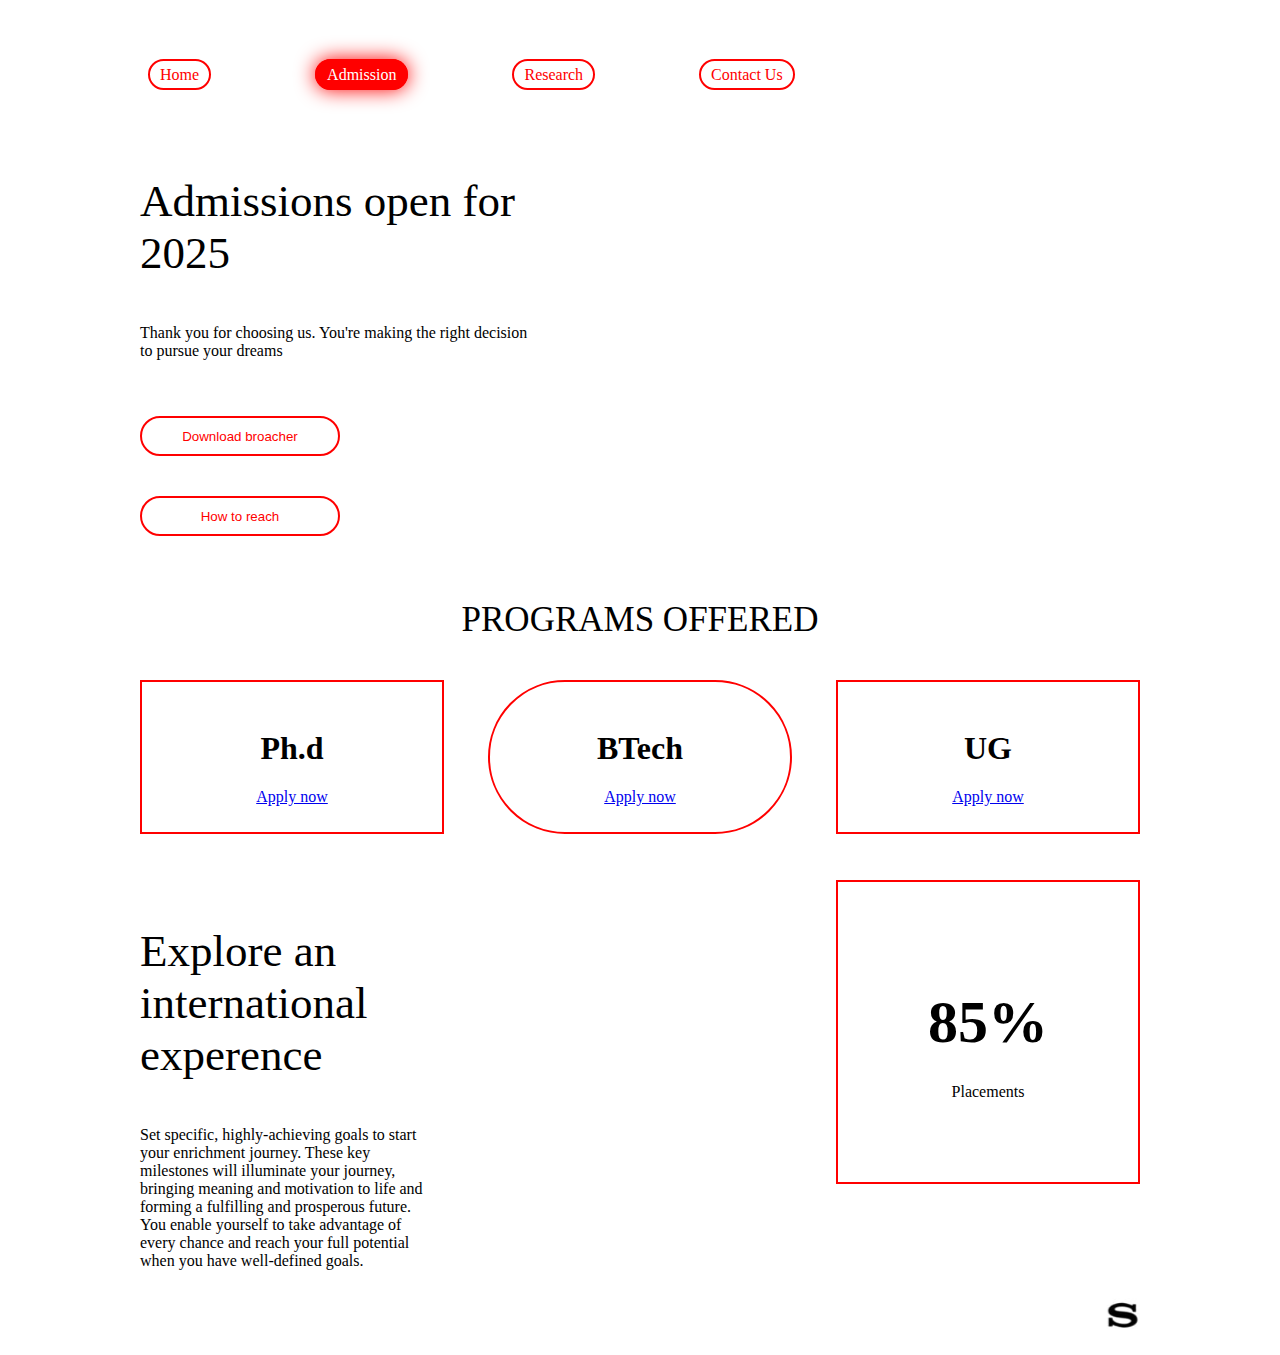
==== admission.html @ d929af4a "smk" ====
<!DOCTYPE html>
<html lang="en">
<head>
    <meta charset="UTF-8">
    <meta name="viewport" content="width=device-width, initial-scale=1.0">
    <link rel="stylesheet" href="admission.css">
    <title>Adimission</title>
</head>
<body>
<nav>
    <div class="Nav">
    <ul>
    <li class="N1"><a class="n1" href="index.html">Home</a></li>
    <li class="N2"><a class="n2" href="admission.html">Admission</a></li>
    <li class="N3"><a class="n3" href="research.html">Research</a></li>
    <li class="N4"><a class="n4" href="contact_us.html">Contact Us</a></li>
    </ul>
    </div>
    <div class="dc">
        <div class="d1"">
            <div class="d1_1">
                <div class="d1_1_1">
                    <p style="font-size: 45px;">Admissions open
                        for 2025</p>
                    <p>Thank you for choosing us. You're making the right decision to pursue your dreams</p>

                </div>
                <div class="d1_1_2">
                    <button>Download broacher</button>
                    <button>How to reach</button>
                </div>
            </div>
            <div class="d1_2" width="400px" height="400px">
                <img style="height: 400px;" src="https://jecrcuniversity.edu.in/wp-content/uploads/2023/02/7-THINGS-TO-MAKE-STUDENTS-LIFE-EASIER.jpg.webp" alt="">

            </div>


        </div>
        <div>
            <p style="font-size: 35px;" class="po">PROGRAMS OFFERED</p>
        </div>
        <div class="d2" style="width: 1000px;height: 200px;">
            <div class="po1">
                <h1 class="course_name">Ph.d</h1>
                <a class="an" href="https://www.education.gov.in/sites/upload_files/mhrd/files/upload_document/ApplForm_SPQM_Minority-.pdf" target="_blank">Apply now</a>
            </div>
            <div class="po2">
                <h1 class="course_name">BTech </h1>
                <a class="an" href="https://www.education.gov.in/sites/upload_files/mhrd/files/upload_document/ApplForm_SPQM_Minority-.pdf" target="_blank">Apply now</a>
            </div>
            <div class="po3">
                <h1 class="course_name"> UG</h1>
                <a class="an" href="https://www.education.gov.in/sites/upload_files/mhrd/files/upload_document/ApplForm_SPQM_Minority-.pdf" target="blank">Apply now</a>
            </div>
    
        </div>
    <div class="d3">
        <div class="d3_1">
            <p style="font-size: 45px;">Explore an international experence</p>
            <p>Set specific, highly-achieving goals to start your enrichment journey. These key milestones will illuminate your journey, bringing meaning and motivation to life and forming a fulfilling and prosperous future. 
                You enable yourself to take advantage of every chance and reach your full potential when you have well-defined goals.</p>
        </div>
        <div class="d3_2">
            <h1 style="font-size: 60px;margin-bottom: 10px;">85%</h1>
            <p>Placements</p>
        </div>
    

    </div>
    <div class="d4">
        <marquee class="mark" direction="left" loop=""">
        <div> <img src="/1.png" alt=""></div>
        <div> <img src="/2.png" alt=""></div>
        <div> <img src="/4.png" alt=""></div>
        <div> <img src="/5.png" alt=""></div>
        <div> <img src="/6.png" alt=""></div>
        <div> <img src="/7.png" alt=""></div>
    </marquee>
       
        

    </div>
</div>
</nav>
    
</body>
</html>
---- admission.css ----
.Nav{
    display: flex;
    justify-content: left;
    margin-top: 50px;
    margin-bottom: 30px;
}
.n2{
  color: white;
  text-decoration: none;
}
.Nav li{
    margin-left: 100px;
    border: red 2px solid;
    border-radius: 20px;
    padding: 5px 10px;
    transition: .3s ease-in-out;
    display: inline;
}
.n3,.n1,.n4{
    color: red;
    text-decoration: none;
}
.Nav li:hover{
    background-color: red;
    color: white;
    scale:1.2;
    box-shadow: red 0 0 20px;
    transform:translateY(-3px);

}
.N2{
    background-color: red;
    color: white;
    scale:1.2;
    box-shadow: red 0 0 20px;
    transform:translateY(-3px);
  
}
.Nav li a:hover{
    color: white;
}
.dc{
    display: flex;
    flex-direction: column;
    justify-content: center;
    align-items: center;
}
/*division 1*/
.d1{
    display: flex;
    justify-content: space-between;
    align-items: center;
    width: 1000px;
}
.d1_1,.d1_2{
    height: 400px;
    width: 400px;
}
.d1_2{
    align-items: center;
    display: flex;
    justify-content: center;
    overflow: hidden;
}
.d1_1_2{
    display: flex;
    flex-direction: column;
    justify-content: space-evenly;
    align-items:start;
    height: 200px;
}
.d1_1_2 button{
    height: 40px;
    width: 200px;
    border-radius: 200px;
    border: red 2px solid;  
    color: red;
    background-color: white;
    transition: .3s ease-out;
    cursor: pointer;
}
.d1_1_2 button:hover{
    background-color: red;
    color: white;
    scale: 1.2;
    box-shadow: red 0 0 10px;
    transform: translatex(20px) translatey(-5px) ;
   
}
/*divvision 2*/
.d2{
    display: flex;
    flex-direction: row;
    justify-content: space-between;
}
.po{
    margin-top: 70px;
    margin-bottom: 40px;
}
.po1,.po2,.po3{
    border:2px red solid; 
    width: 300px;
    height: 150px;
    transition: .3s ease-in-out;
    display:flex;
    justify-content: center;
    flex-direction: column;
    align-items: center;
   
}
.po2{
    border-radius: 400px;
}
.po1:hover,.po2:hover,.po3:hover{
    box-shadow: red 0 0 10px;
    scale: 1.02;
}
/*division 3 */
.d3{
    display: flex;
    width: 1000px;
    justify-content: space-between;
    flex-direction: row;


}
.d3_1{
    height: 300px;
    width: 300px;
    

}
.d3_2{
    height: 300px;
    width: 300px;
    border:red solid 2px;
    display: flex;
    justify-content: center;
    align-items: center;
    flex-direction: column;

}
.d4{
    width: 1000px;
    margin-top: 100px;
}
.mark div{
    display: inline;
  
}
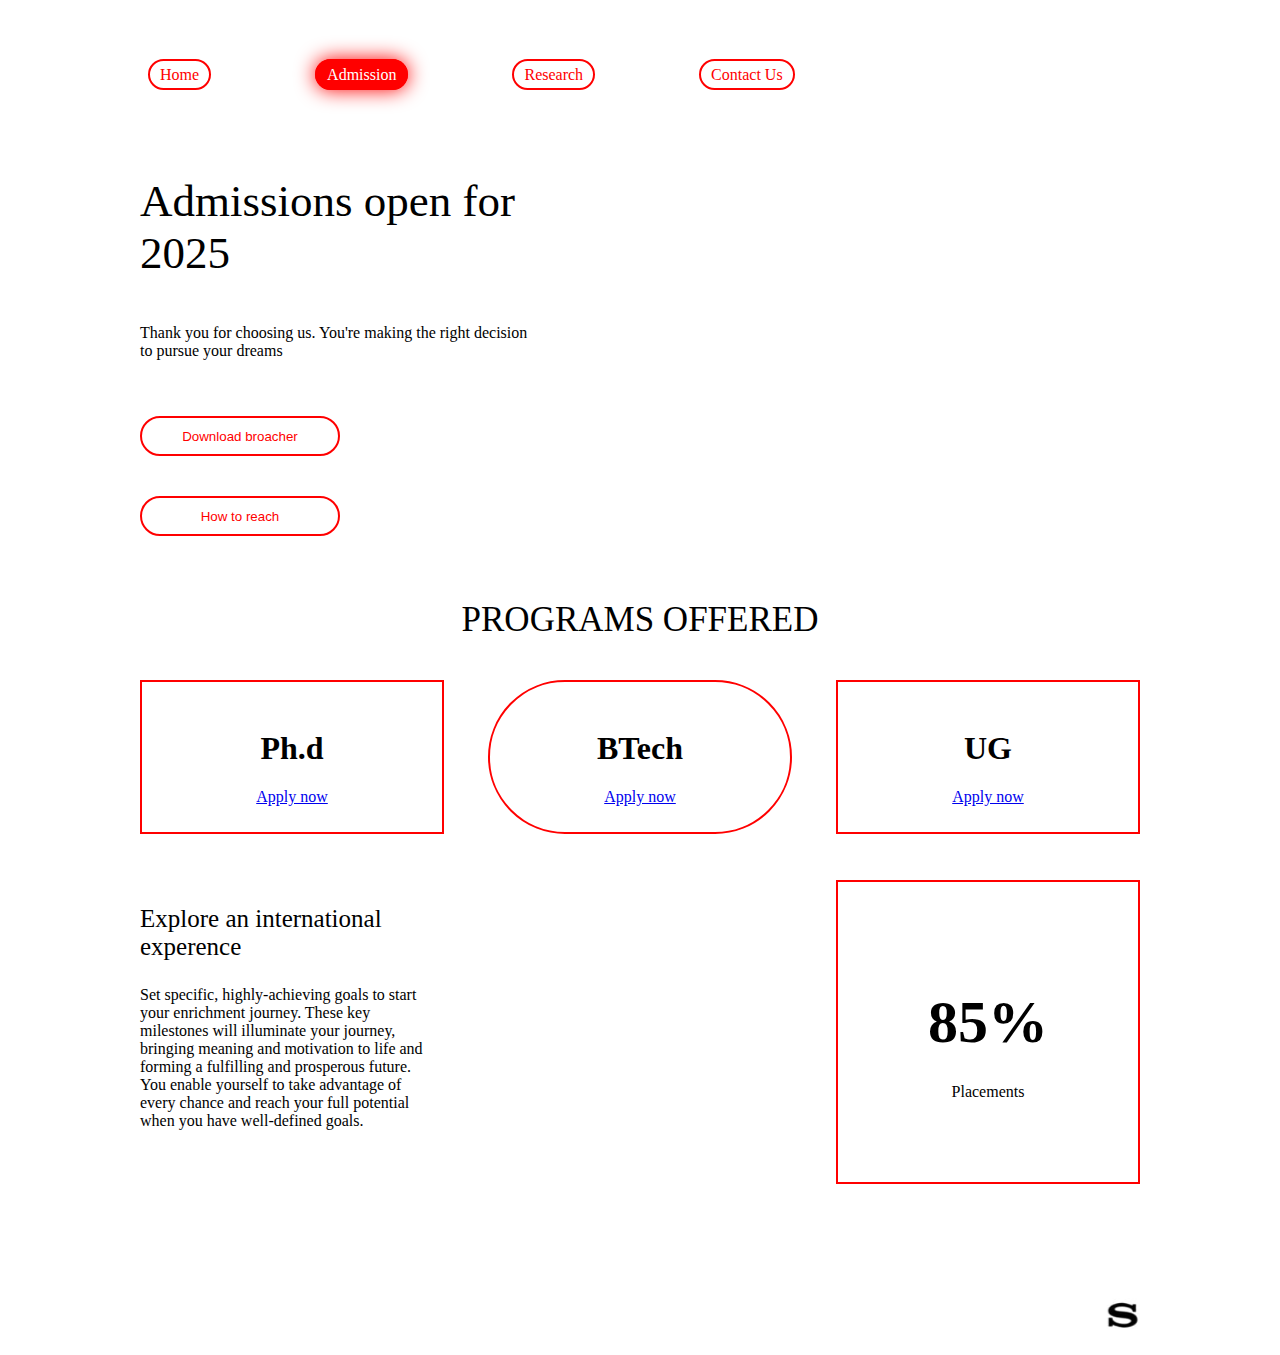
==== commit 1d6c45c1: "Update admission.html" ====
--- a/admission.html
+++ b/admission.html
@@ -57,7 +57,7 @@
         </div>
     <div class="d3">
         <div class="d3_1">
-            <p style="font-size: 45px;">Explore an international experence</p>
+            <p style="font-size: 25px;">Explore an international experence</p>
             <p>Set specific, highly-achieving goals to start your enrichment journey. These key milestones will illuminate your journey, bringing meaning and motivation to life and forming a fulfilling and prosperous future. 
                 You enable yourself to take advantage of every chance and reach your full potential when you have well-defined goals.</p>
         </div>
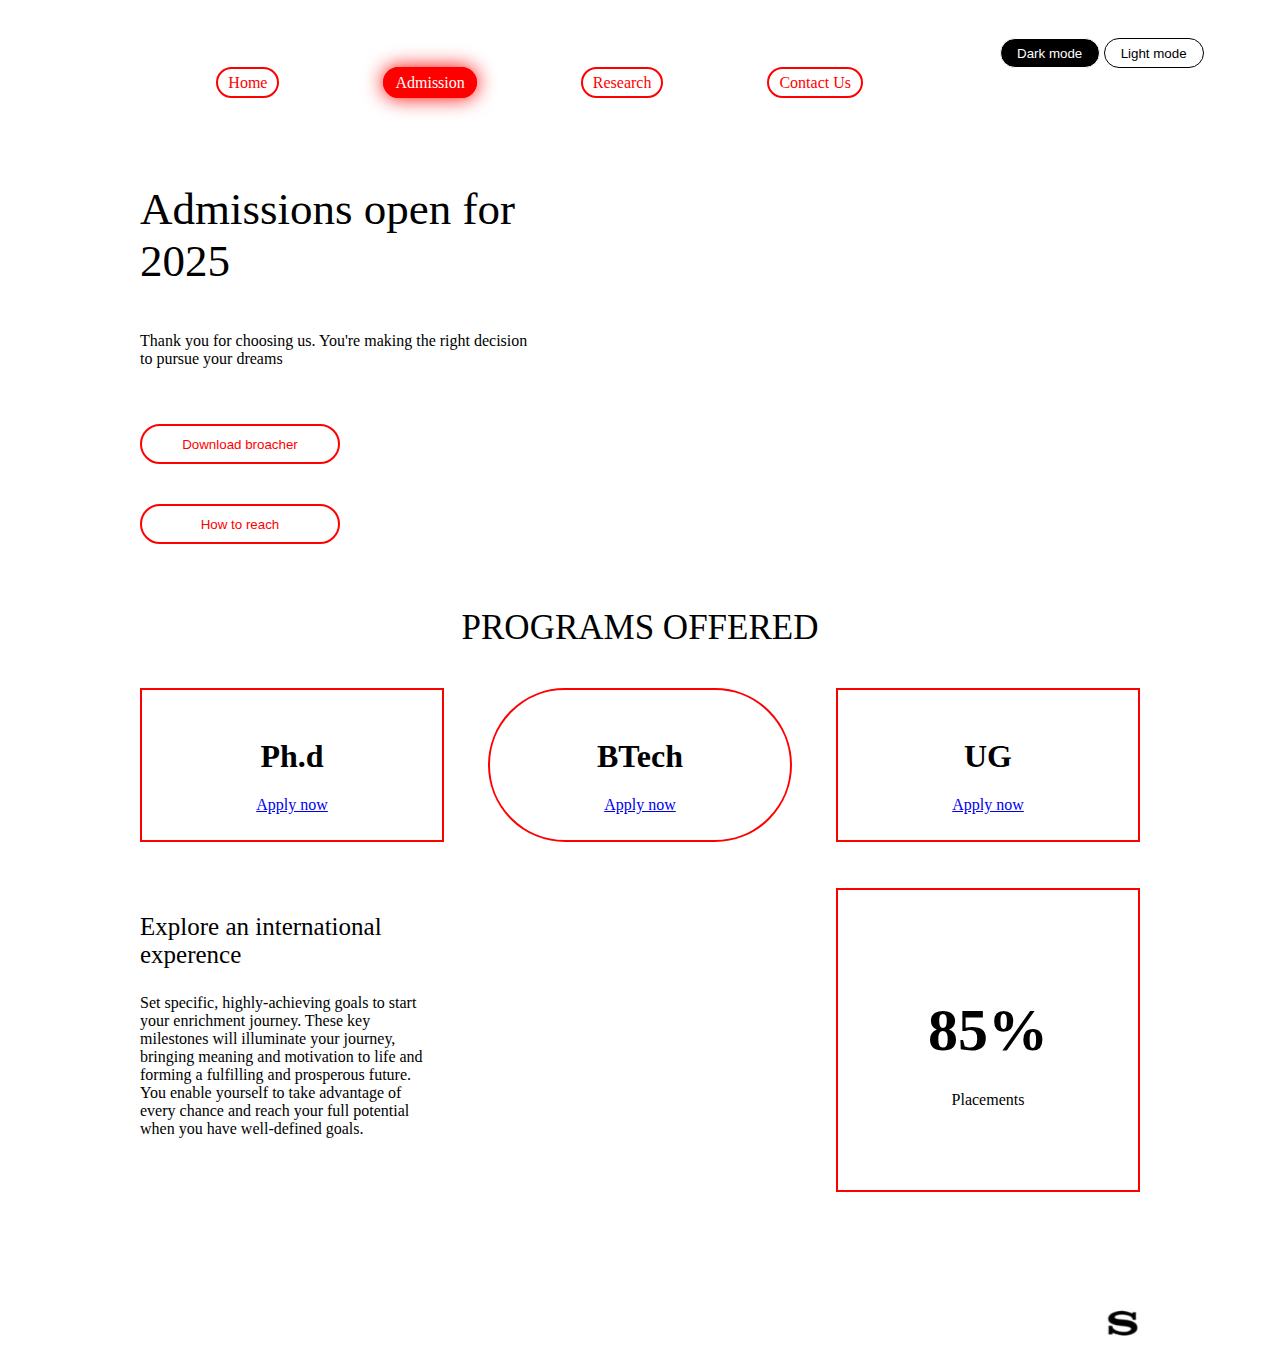
==== commit 7e07b9d6: "smk" ====
--- a/admission.html
+++ b/admission.html
@@ -4,10 +4,11 @@
     <meta charset="UTF-8">
     <meta name="viewport" content="width=device-width, initial-scale=1.0">
     <link rel="stylesheet" href="admission.css">
+    <link rel="stylesheet" href="style.css">
     <title>Adimission</title>
 </head>
 <body>
-<nav>
+<nav class="nav">
     <div class="Nav">
     <ul>
     <li class="N1"><a class="n1" href="index.html">Home</a></li>
@@ -16,6 +17,23 @@
     <li class="N4"><a class="n4" href="contact_us.html">Contact Us</a></li>
     </ul>
     </div>
+    <div>
+        <button class="dl" onclick="darkMode()"> Dark mode</button>
+        <button class="ld" onclick="lightMode()">Light mode</button>
+      </div>
+      <script>
+        function darkMode(){
+          let element=document.body;
+          element.style.color="white"
+          element.style.backgroundColor="black"
+        }
+        function lightMode(){
+          let element=document.body;
+          element.style.color="black"
+          element.style.backgroundColor="white"
+        }
+      </script>
+</nav>
     <div class="dc">
         <div class="d1"">
             <div class="d1_1">
@@ -82,7 +100,6 @@
 
     </div>
 </div>
-</nav>
     
 </body>
 </html>
--- a/style.css
+++ b/style.css
@@ -0,0 +1,22 @@
+.dl{
+background-color: black;
+color: white;
+border-radius: 50px;
+border: solid white 1px;
+width: 100px;
+height: 30px;
+margin-top: 30px;
+}
+.ld{
+    background-color: rgb(255, 255, 255);
+    color: rgb(0, 0, 0);
+    border-radius: 50px;
+    border: solid rgb(0, 0, 0) 1px;
+    width: 100px;
+height: 30px;
+margin-top: 30px;
+}
+.nav{
+    display: flex;
+    justify-content: space-around;
+}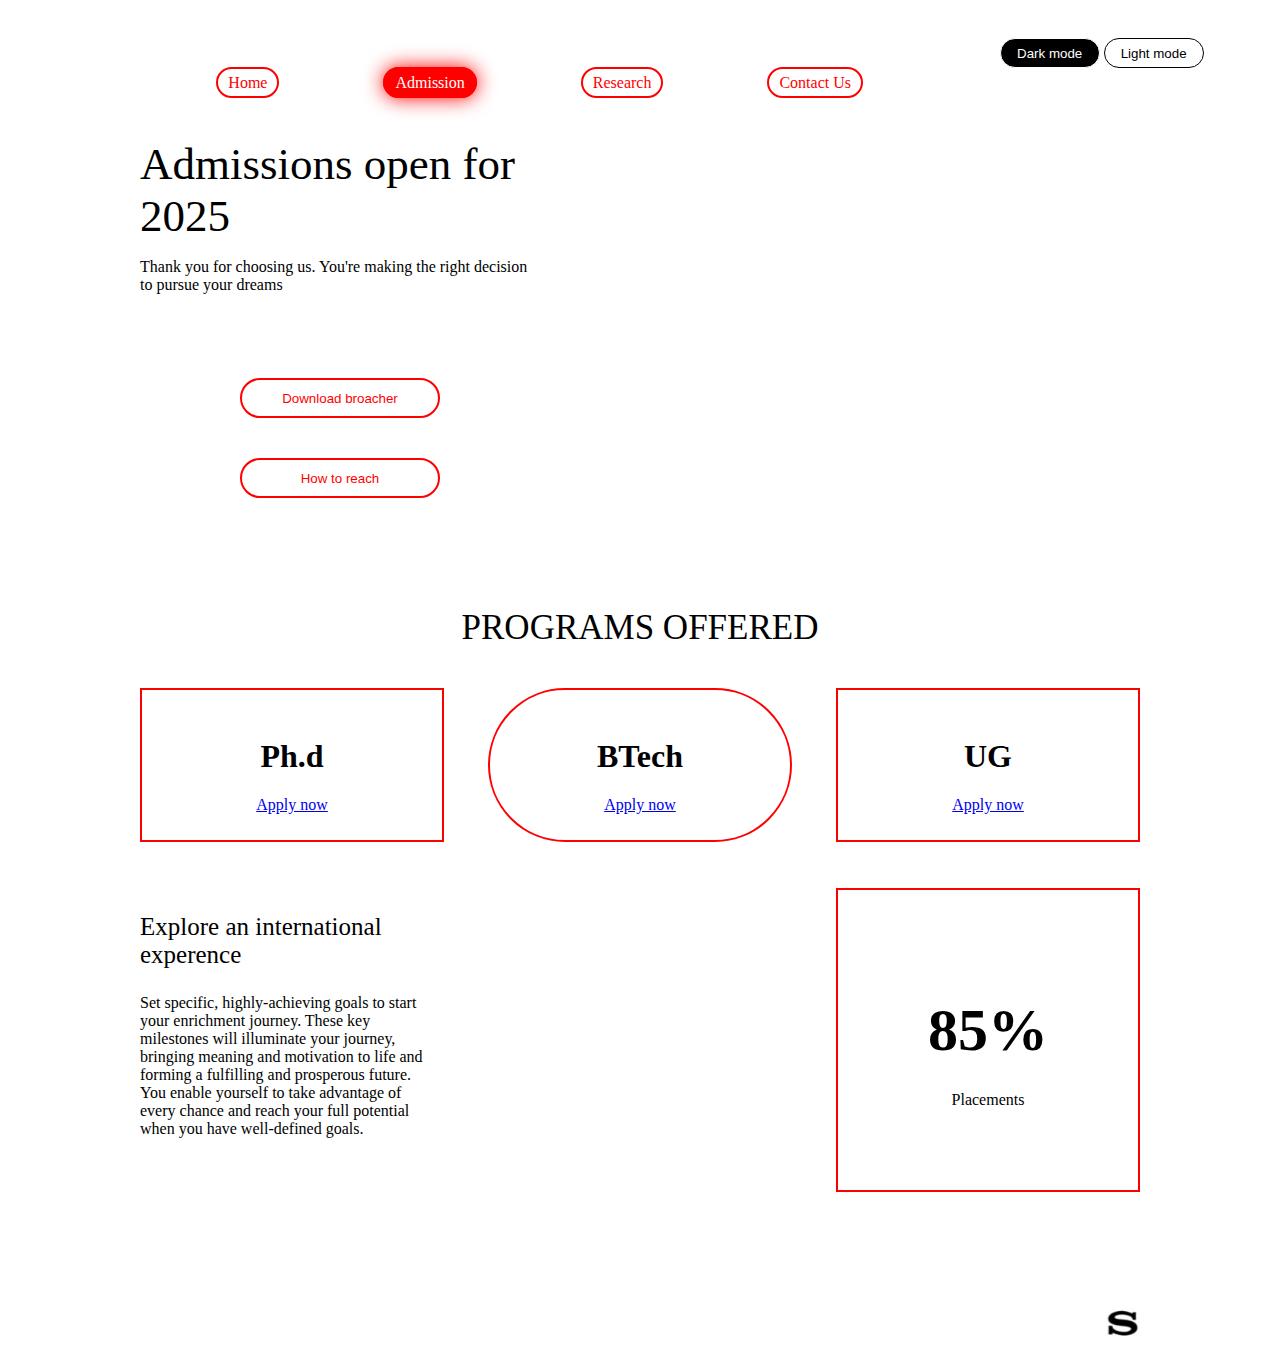
==== commit 7152500c: "smk" ====
--- a/admission.html
+++ b/admission.html
@@ -38,7 +38,7 @@
         <div class="d1"">
             <div class="d1_1">
                 <div class="d1_1_1">
-                    <p style="font-size: 45px;">Admissions open
+                    <p style="font-size: 45px ;margin: 0px;">Admissions open
                         for 2025</p>
                     <p>Thank you for choosing us. You're making the right decision to pursue your dreams</p>
 
--- a/admission.css
+++ b/admission.css
@@ -55,6 +55,10 @@
 .d1_1,.d1_2{
     height: 400px;
     width: 400px;
+    display: flex;
+    align-items: center;
+    justify-content: space-between;
+    flex-direction: column;
 }
 .d1_2{
     align-items: center;
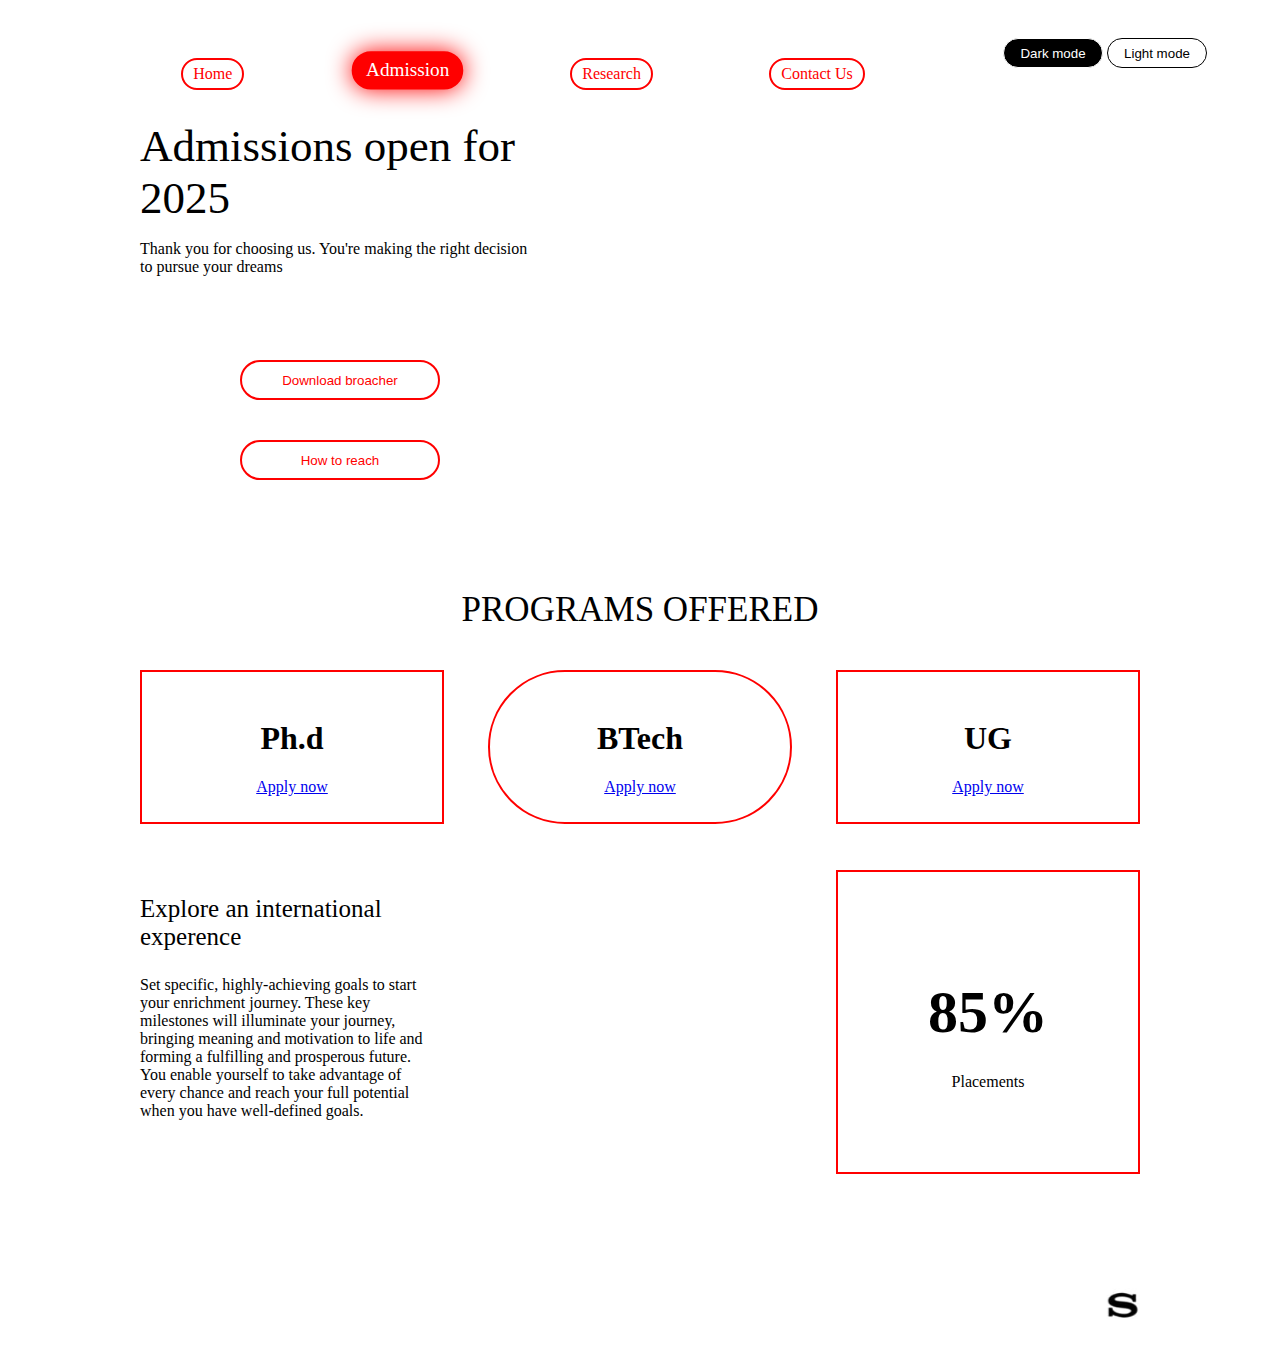
==== commit eb9cda50: "smk" ====
--- a/admission.html
+++ b/admission.html
@@ -10,13 +10,12 @@
 <body>
 <nav class="nav">
     <div class="Nav">
-    <ul>
-    <li class="N1"><a class="n1" href="index.html">Home</a></li>
-    <li class="N2"><a class="n2" href="admission.html">Admission</a></li>
-    <li class="N3"><a class="n3" href="research.html">Research</a></li>
-    <li class="N4"><a class="n4" href="contact_us.html">Contact Us</a></li>
-    </ul>
-    </div>
+        
+        <div class="N1"><a class="n1" href="index.html">Home</a></div>
+        <div class="N2"><a class="n2" href="admission.html">Admission</a></div>
+        <div class="N3"><a class="n3" href="research.html">Research</a></div>
+        <div class="N4"><a class="n4" href="contact_us.html">Contact Us</a></div>
+        </div>
     <div>
         <button class="dl" onclick="darkMode()"> Dark mode</button>
         <button class="ld" onclick="lightMode()">Light mode</button>
--- a/style.css
+++ b/style.css
@@ -1,22 +1,63 @@
-.dl{
-background-color: black;
-color: white;
-border-radius: 50px;
-border: solid white 1px;
-width: 100px;
-height: 30px;
-margin-top: 30px;
-}
-.ld{
-    background-color: rgb(255, 255, 255);
-    color: rgb(0, 0, 0);
-    border-radius: 50px;
-    border: solid rgb(0, 0, 0) 1px;
-    width: 100px;
-height: 30px;
-margin-top: 30px;
-}
-.nav{
+
+.Nav{
     display: flex;
     justify-content: space-around;
+    margin-top: 50px;
+    margin-bottom: 30px;
+    width: 800px;
+}
+.Nav div{
+    margin-left: 100px;
+    border: red 2px solid;
+    border-radius: 20px;
+    padding: 5px 10px;
+    transition: .3s ease-in-out;
+    
+}
+.Nav div:hover{
+    background-color: red;
+    color: white;
+    
+    box-shadow: red 0 0 20px;
+    transform:translateY(-3px);
+
+}
+.Nav div a:hover{
+    color: white;
+}
+.dl{
+    background-color: black;
+    color: white;
+    border-radius: 50px;
+    border: solid white 1px;
+    width: 100px;
+    height: 30px;
+    margin-top: 30px;
+    }
+    .ld{
+        background-color: rgb(255, 255, 255);
+        color: rgb(0, 0, 0);
+        border-radius: 50px;
+        border: solid rgb(0, 0, 0) 1px;
+        width: 100px;
+    height: 30px;
+    margin-top: 30px;
+    }
+    .nav{
+        display: flex;
+        justify-content: space-around;
+    }
+
+
+@media(max-width:1000px){
+    .Nav{
+        display: grid;
+        grid-template-rows: auto auto;
+
+    }
+    .Nav div{
+        margin: 10px 0px;
+    }
+    
+    
 }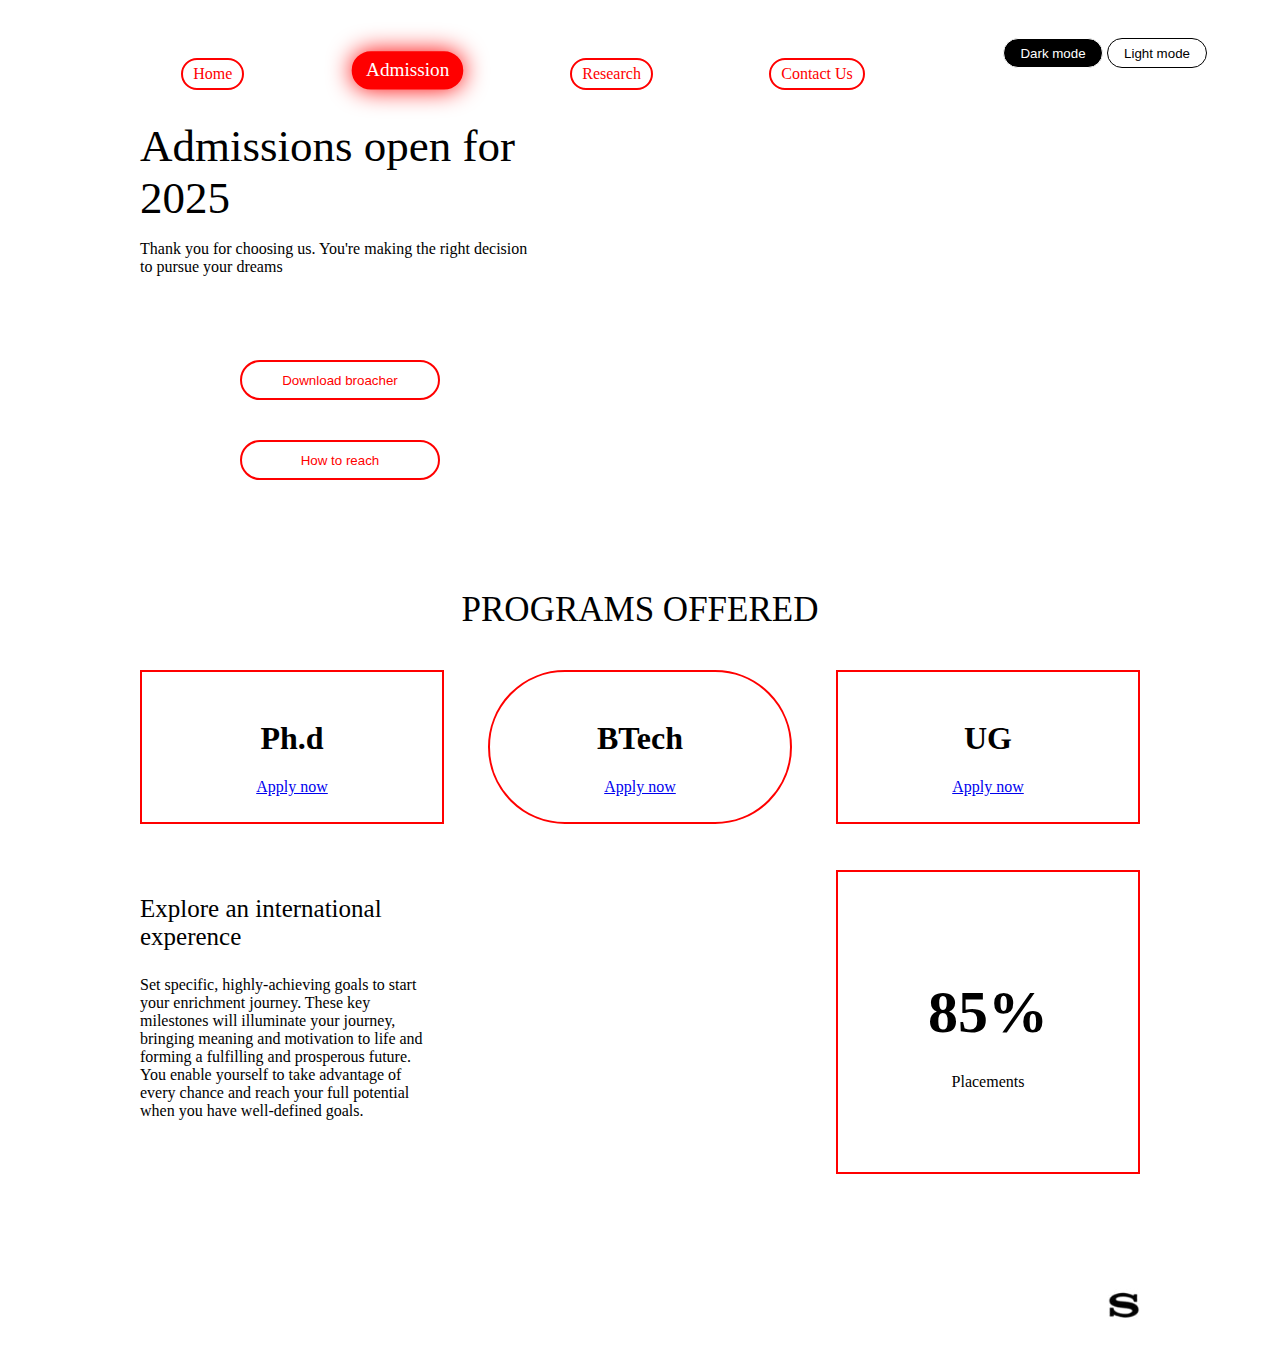
==== commit 41bea901: "smk" ====
--- a/admission.html
+++ b/admission.html
@@ -23,10 +23,17 @@
       <script>
         function darkMode(){
           let element=document.body;
-          element.style.color="white"
-          element.style.backgroundColor="black"
+          let dm=document.getElementById("dm").style.boxShadow="0 0 20px red";
+          let lm=document.getElementById("lm").style.boxShadow="";
+            let sm=document.getElementById("sm");
+            sm.style.color="white";
+          element.style.color="white";
+          element.style.backgroundColor="black";
+          
         }
         function lightMode(){
+          let dm=document.getElementById("dm").style.boxShadow="";
+          let lm=document.getElementById("lm").style.boxShadow="0 0 20px red";
           let element=document.body;
           element.style.color="black"
           element.style.backgroundColor="white"
@@ -34,7 +41,7 @@
       </script>
 </nav>
     <div class="dc">
-        <div class="d1"">
+        <div class="d1">
             <div class="d1_1">
                 <div class="d1_1_1">
                     <p style="font-size: 45px ;margin: 0px;">Admissions open
@@ -57,7 +64,7 @@
         <div>
             <p style="font-size: 35px;" class="po">PROGRAMS OFFERED</p>
         </div>
-        <div class="d2" style="width: 1000px;height: 200px;">
+        <div class="d2" >
             <div class="po1">
                 <h1 class="course_name">Ph.d</h1>
                 <a class="an" href="https://www.education.gov.in/sites/upload_files/mhrd/files/upload_document/ApplForm_SPQM_Minority-.pdf" target="_blank">Apply now</a>
--- a/admission.css
+++ b/admission.css
@@ -96,6 +96,8 @@
     display: flex;
     flex-direction: row;
     justify-content: space-between;
+    height: 200px;
+    width: 1000px;
 }
 .po{
     margin-top: 70px;
@@ -152,3 +154,17 @@
     display: inline;
   
 }
+@media(max-width:1000px){
+    .d1{
+        flex-direction: column;
+    }
+    .d2{
+        flex-direction: column;
+        align-items: center;
+        height: 600px;
+    }
+    .d3{
+        flex-direction: column;
+        align-items: center;
+    }
+}
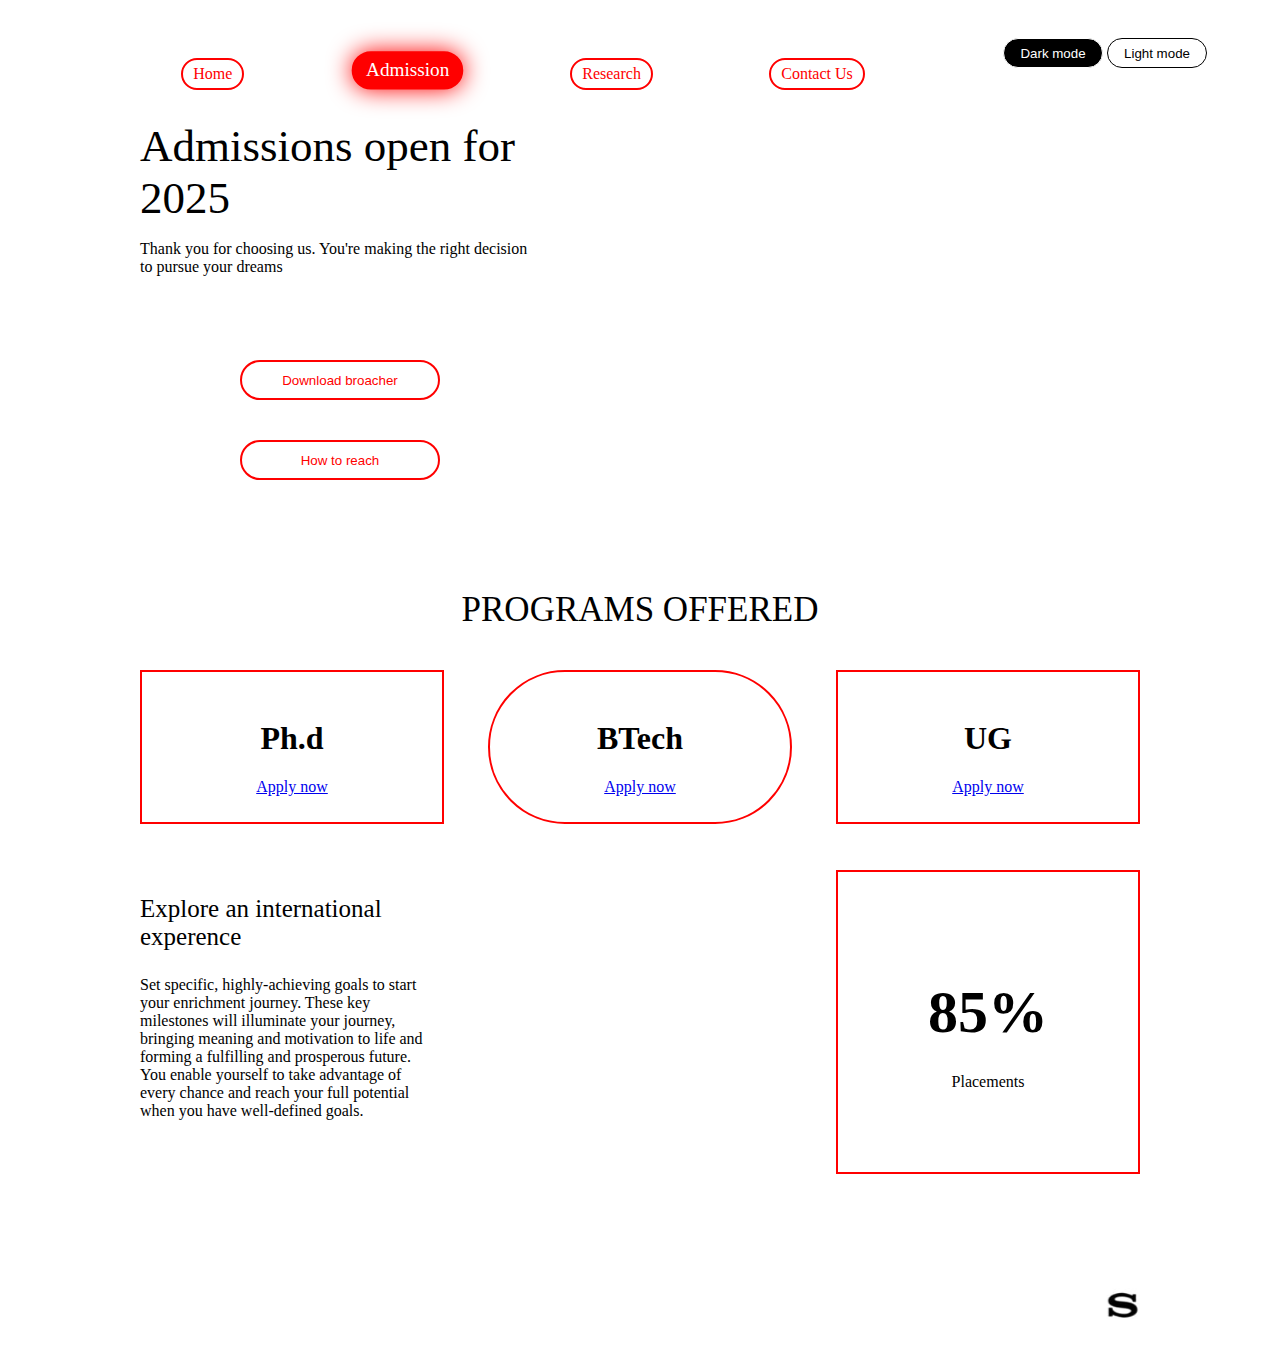
==== commit 96572462: "smk" ====
--- a/admission.html
+++ b/admission.html
@@ -16,29 +16,36 @@
         <div class="N3"><a class="n3" href="research.html">Research</a></div>
         <div class="N4"><a class="n4" href="contact_us.html">Contact Us</a></div>
         </div>
-    <div>
-        <button class="dl" onclick="darkMode()"> Dark mode</button>
-        <button class="ld" onclick="lightMode()">Light mode</button>
-      </div>
-      <script>
-        function darkMode(){
-          let element=document.body;
-          let dm=document.getElementById("dm").style.boxShadow="0 0 20px red";
-          let lm=document.getElementById("lm").style.boxShadow="";
-            let sm=document.getElementById("sm");
-            sm.style.color="white";
-          element.style.color="white";
-          element.style.backgroundColor="black";
-          
-        }
-        function lightMode(){
-          let dm=document.getElementById("dm").style.boxShadow="";
-          let lm=document.getElementById("lm").style.boxShadow="0 0 20px red";
-          let element=document.body;
-          element.style.color="black"
-          element.style.backgroundColor="white"
-        }
-      </script>
+        <div>
+            <button class="dl" id="dm" onclick="darkMode()">Dark mode</button>
+            <button class="ld" id="lm" onclick="lightMode()">Light mode</button>
+        </div>
+        
+        <script>
+            function darkMode() {
+                let element = document.body;
+                let dmButton = document.getElementById("dm");
+                let lmButton = document.getElementById("lm");
+                element.style.color = "white";
+                element.style.backgroundColor = "black";
+n
+                dmButton.style.boxShadow = "0 0 20px red";
+                lmButton.style.boxShadow = "";
+            }
+        
+            function lightMode() {
+                let element = document.body;
+                let dmButton = document.getElementById("dm");
+                let lmButton = document.getElementById("lm");
+        
+                element.style.color = "black";
+                element.style.backgroundColor = "white";
+   
+                lmButton.style.boxShadow = "0 0 20px red";
+                dmButton.style.boxShadow = "";
+            }
+        </script>
+        
 </nav>
     <div class="dc">
         <div class="d1">
